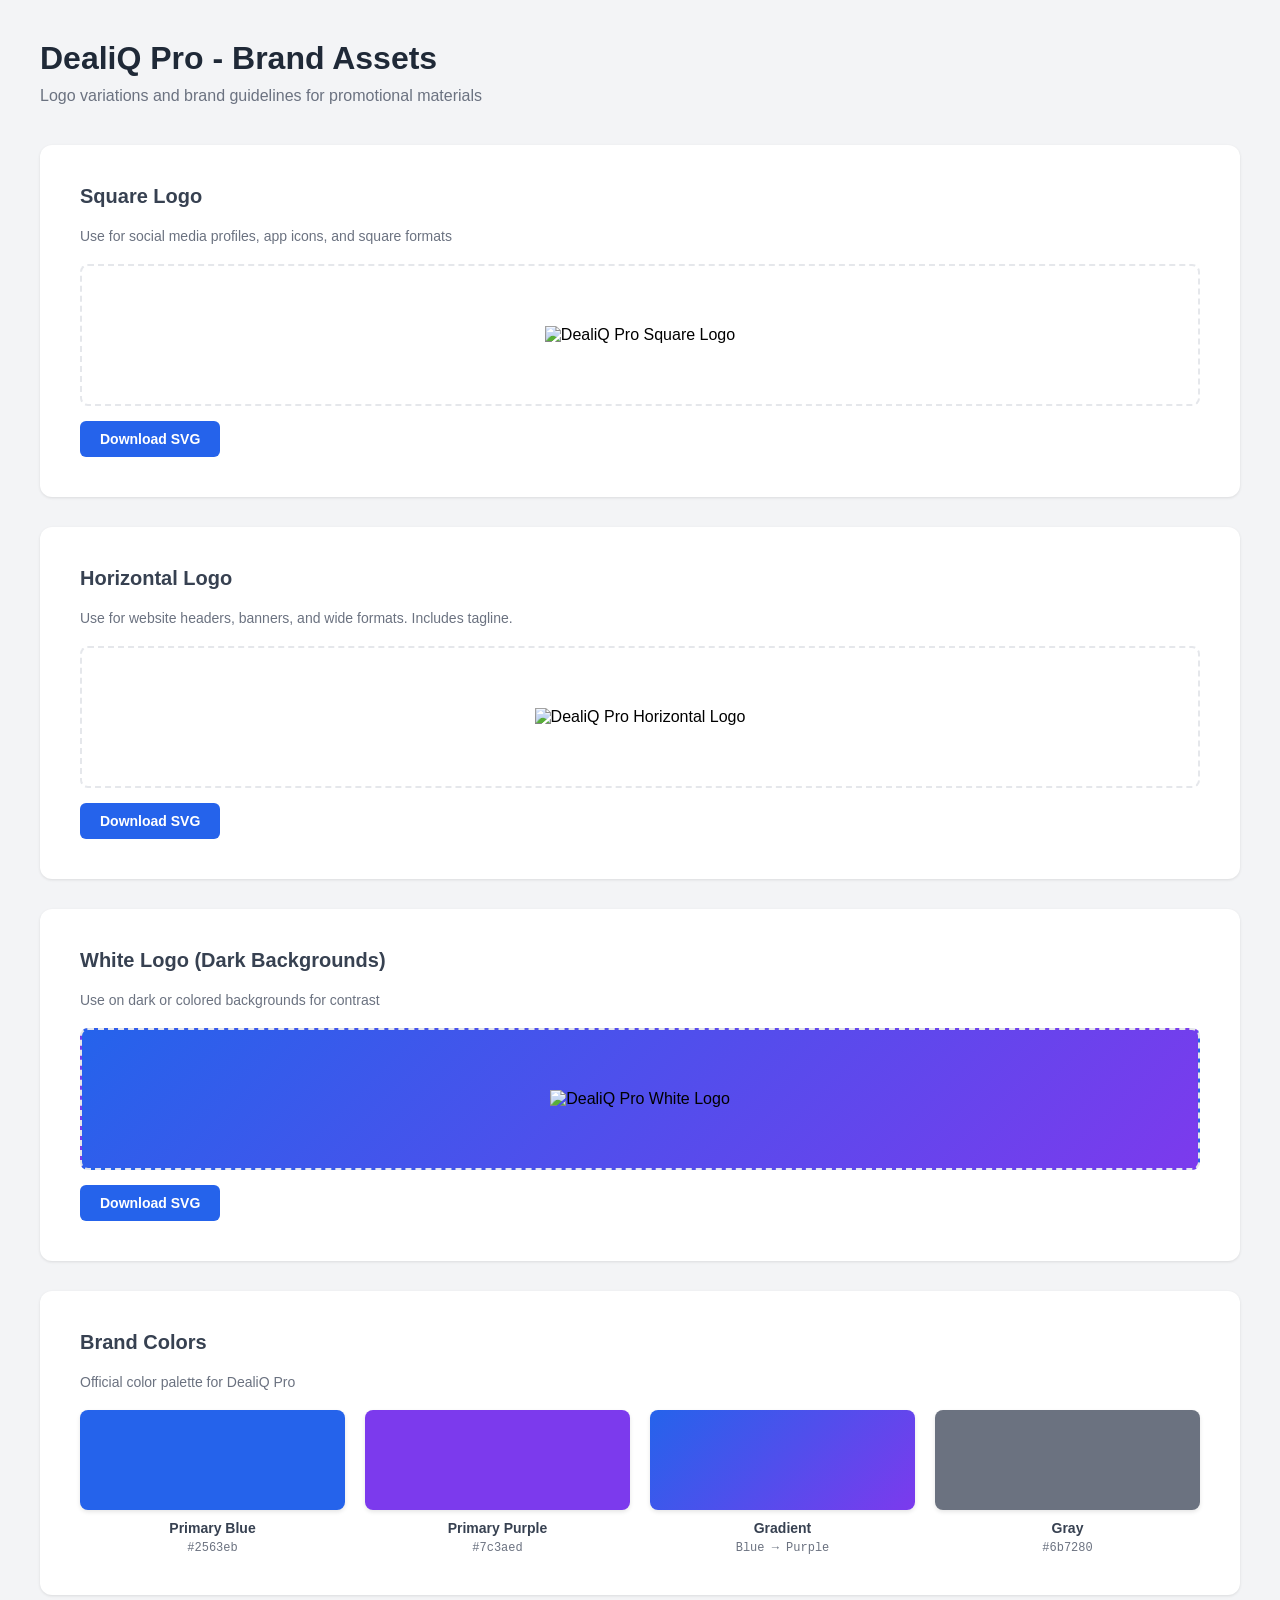
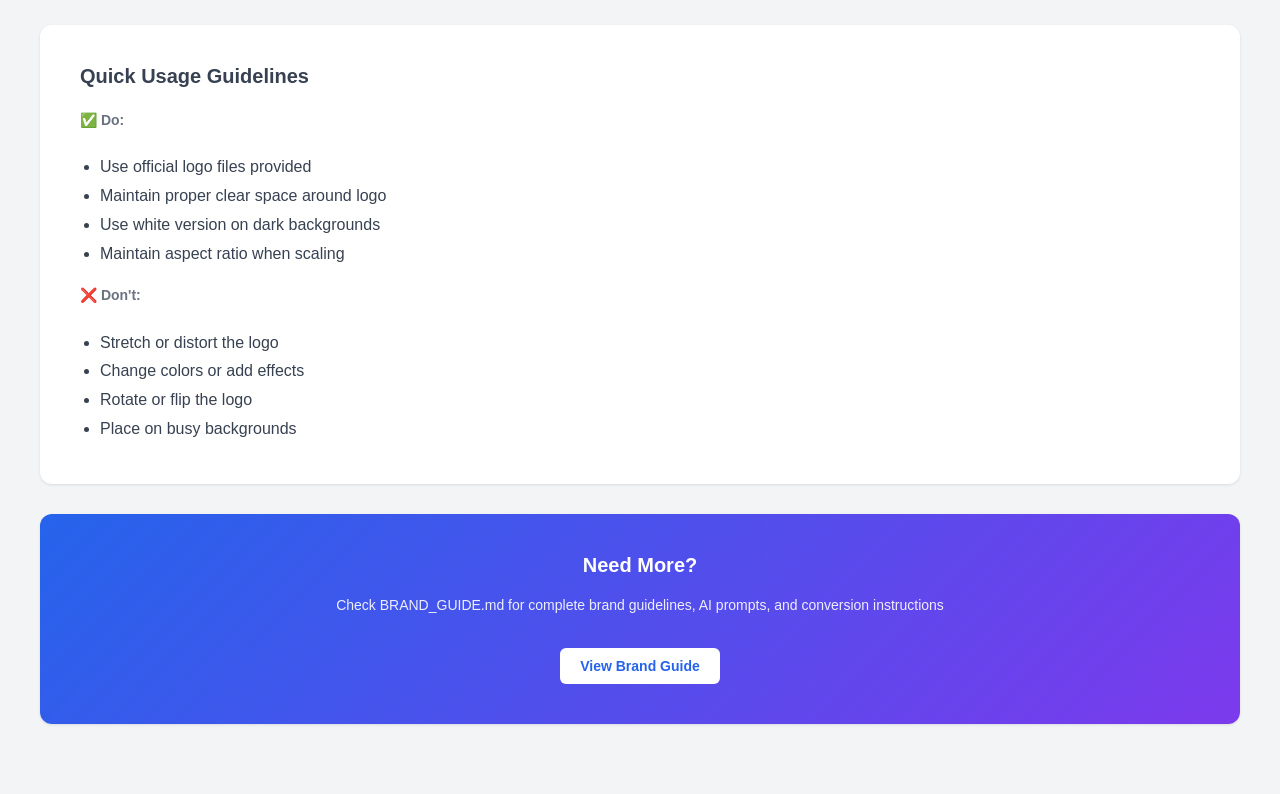
==== frontend/public/logo-preview.html @ fe642f2a "auto-commit for 70319d95-f8cb-4c46-bc18-ef154ea92fae" ====
<!DOCTYPE html>
<html lang="en">
<head>
    <meta charset="UTF-8">
    <meta name="viewport" content="width=device-width, initial-scale=1.0">
    <title>DealiQ - Logo Preview</title>
    <style>
        * {
            margin: 0;
            padding: 0;
            box-sizing: border-box;
        }
        
        body {
            font-family: Arial, sans-serif;
            padding: 40px;
            background: #f3f4f6;
        }
        
        .container {
            max-width: 1200px;
            margin: 0 auto;
        }
        
        h1 {
            color: #1f2937;
            margin-bottom: 10px;
        }
        
        .subtitle {
            color: #6b7280;
            margin-bottom: 40px;
        }
        
        .logo-section {
            background: white;
            padding: 40px;
            border-radius: 12px;
            margin-bottom: 30px;
            box-shadow: 0 1px 3px rgba(0,0,0,0.1);
        }
        
        .logo-section h2 {
            color: #374151;
            margin-bottom: 20px;
            font-size: 20px;
        }
        
        .logo-section p {
            color: #6b7280;
            margin-bottom: 20px;
            font-size: 14px;
        }
        
        .logo-display {
            display: flex;
            align-items: center;
            justify-content: center;
            padding: 60px;
            border: 2px dashed #e5e7eb;
            border-radius: 8px;
        }
        
        .dark-bg {
            background: linear-gradient(135deg, #2563eb 0%, #7c3aed 100%);
        }
        
        .logo-display img {
            max-width: 100%;
            height: auto;
        }
        
        .download-btn {
            display: inline-block;
            margin-top: 15px;
            padding: 10px 20px;
            background: #2563eb;
            color: white;
            text-decoration: none;
            border-radius: 6px;
            font-size: 14px;
            font-weight: 600;
            transition: background 0.3s;
        }
        
        .download-btn:hover {
            background: #1d4ed8;
        }
        
        .color-grid {
            display: grid;
            grid-template-columns: repeat(auto-fit, minmax(150px, 1fr));
            gap: 20px;
            margin-top: 20px;
        }
        
        .color-box {
            text-align: center;
        }
        
        .color-swatch {
            height: 100px;
            border-radius: 8px;
            margin-bottom: 10px;
            box-shadow: 0 2px 4px rgba(0,0,0,0.1);
        }
        
        .color-name {
            font-weight: 600;
            color: #374151;
            font-size: 14px;
            margin-bottom: 5px;
        }
        
        .color-code {
            font-family: monospace;
            color: #6b7280;
            font-size: 12px;
        }
    </style>
</head>
<body>
    <div class="container">
        <h1>DealiQ Pro - Brand Assets</h1>
        <p class="subtitle">Logo variations and brand guidelines for promotional materials</p>
        
        <!-- Square Logo -->
        <div class="logo-section">
            <h2>Square Logo</h2>
            <p>Use for social media profiles, app icons, and square formats</p>
            <div class="logo-display">
                <img src="/logo.svg" alt="DealiQ Pro Square Logo" style="max-width: 300px;">
            </div>
            <a href="/logo.svg" download class="download-btn">Download SVG</a>
        </div>
        
        <!-- Horizontal Logo -->
        <div class="logo-section">
            <h2>Horizontal Logo</h2>
            <p>Use for website headers, banners, and wide formats. Includes tagline.</p>
            <div class="logo-display">
                <img src="/logo-horizontal.svg" alt="DealiQ Pro Horizontal Logo">
            </div>
            <a href="/logo-horizontal.svg" download class="download-btn">Download SVG</a>
        </div>
        
        <!-- White Logo -->
        <div class="logo-section">
            <h2>White Logo (Dark Backgrounds)</h2>
            <p>Use on dark or colored backgrounds for contrast</p>
            <div class="logo-display dark-bg">
                <img src="/logo-white.svg" alt="DealiQ Pro White Logo">
            </div>
            <a href="/logo-white.svg" download class="download-btn">Download SVG</a>
        </div>
        
        <!-- Brand Colors -->
        <div class="logo-section">
            <h2>Brand Colors</h2>
            <p>Official color palette for DealiQ Pro</p>
            <div class="color-grid">
                <div class="color-box">
                    <div class="color-swatch" style="background: #2563eb;"></div>
                    <div class="color-name">Primary Blue</div>
                    <div class="color-code">#2563eb</div>
                </div>
                <div class="color-box">
                    <div class="color-swatch" style="background: #7c3aed;"></div>
                    <div class="color-name">Primary Purple</div>
                    <div class="color-code">#7c3aed</div>
                </div>
                <div class="color-box">
                    <div class="color-swatch" style="background: linear-gradient(135deg, #2563eb 0%, #7c3aed 100%);"></div>
                    <div class="color-name">Gradient</div>
                    <div class="color-code">Blue → Purple</div>
                </div>
                <div class="color-box">
                    <div class="color-swatch" style="background: #6b7280;"></div>
                    <div class="color-name">Gray</div>
                    <div class="color-code">#6b7280</div>
                </div>
            </div>
        </div>
        
        <!-- Usage Guidelines -->
        <div class="logo-section">
            <h2>Quick Usage Guidelines</h2>
            <div style="color: #374151; line-height: 1.8;">
                <p><strong>✅ Do:</strong></p>
                <ul style="margin-left: 20px; margin-bottom: 15px;">
                    <li>Use official logo files provided</li>
                    <li>Maintain proper clear space around logo</li>
                    <li>Use white version on dark backgrounds</li>
                    <li>Maintain aspect ratio when scaling</li>
                </ul>
                
                <p><strong>❌ Don't:</strong></p>
                <ul style="margin-left: 20px;">
                    <li>Stretch or distort the logo</li>
                    <li>Change colors or add effects</li>
                    <li>Rotate or flip the logo</li>
                    <li>Place on busy backgrounds</li>
                </ul>
            </div>
        </div>
        
        <!-- Download All -->
        <div class="logo-section" style="text-align: center; background: linear-gradient(135deg, #2563eb 0%, #7c3aed 100%); color: white;">
            <h2 style="color: white;">Need More?</h2>
            <p style="color: rgba(255,255,255,0.9);">Check BRAND_GUIDE.md for complete brand guidelines, AI prompts, and conversion instructions</p>
            <a href="/BRAND_GUIDE.md" target="_blank" style="background: white; color: #2563eb;" class="download-btn">View Brand Guide</a>
        </div>
    </div>
</body>
</html>
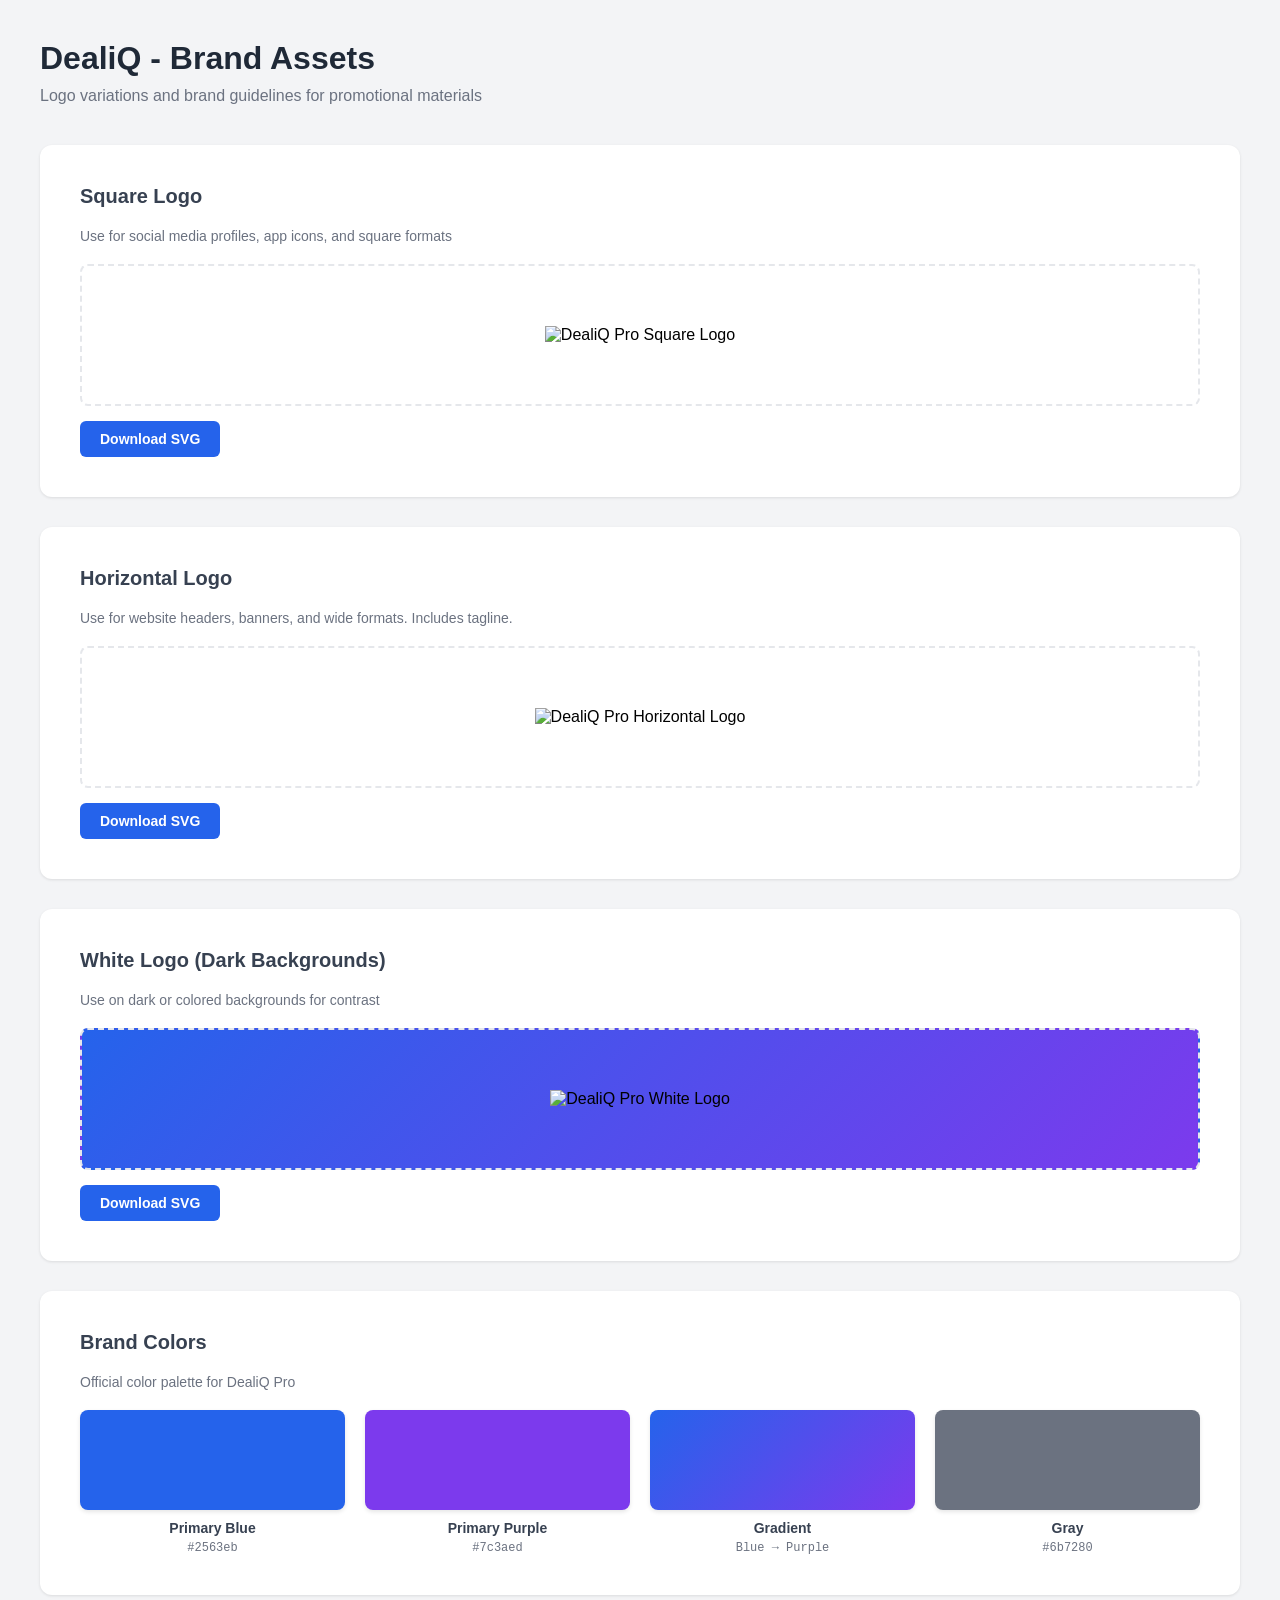
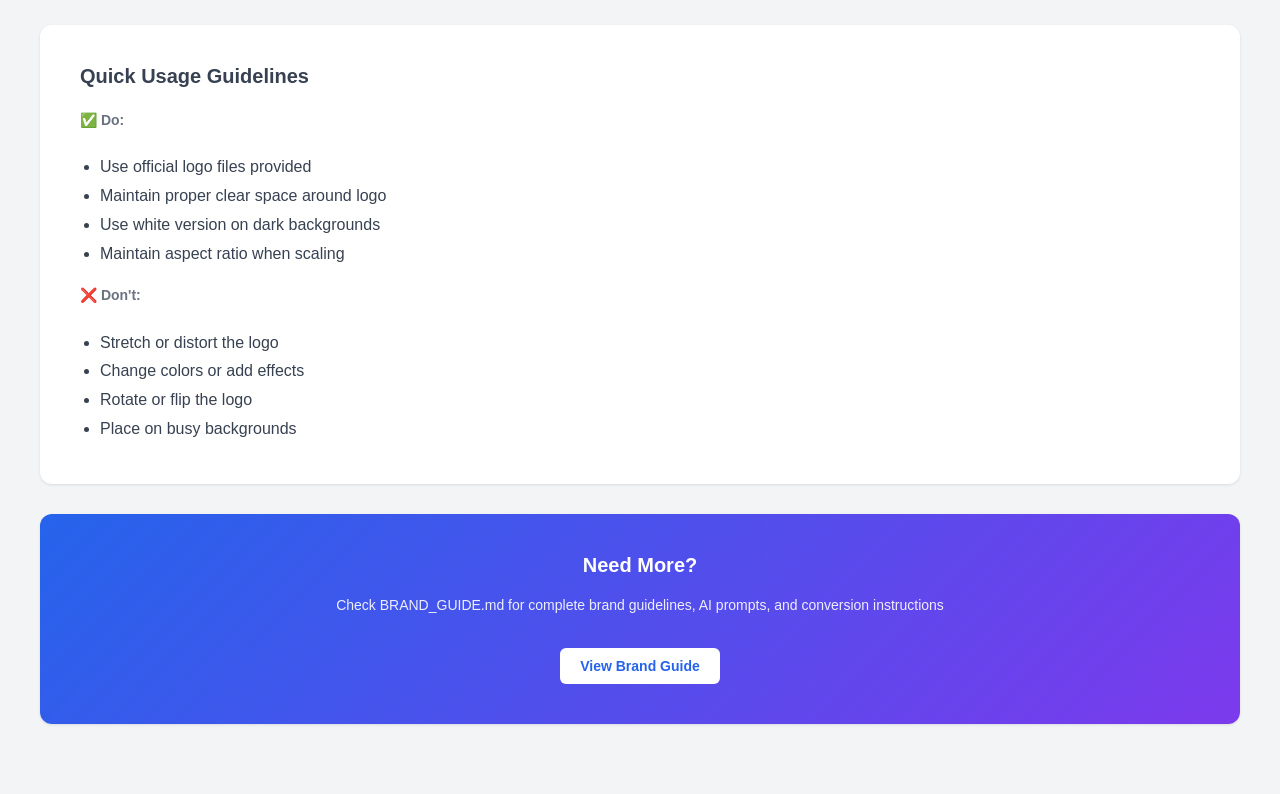
==== commit 6b75a4e4: "auto-commit for 93830390-f1e7-4c8b-bc7c-623c97eb3602" ====
--- a/frontend/public/logo-preview.html
+++ b/frontend/public/logo-preview.html
@@ -121,7 +121,7 @@
 </head>
 <body>
     <div class="container">
-        <h1>DealiQ Pro - Brand Assets</h1>
+        <h1>DealiQ - Brand Assets</h1>
         <p class="subtitle">Logo variations and brand guidelines for promotional materials</p>
         
         <!-- Square Logo -->
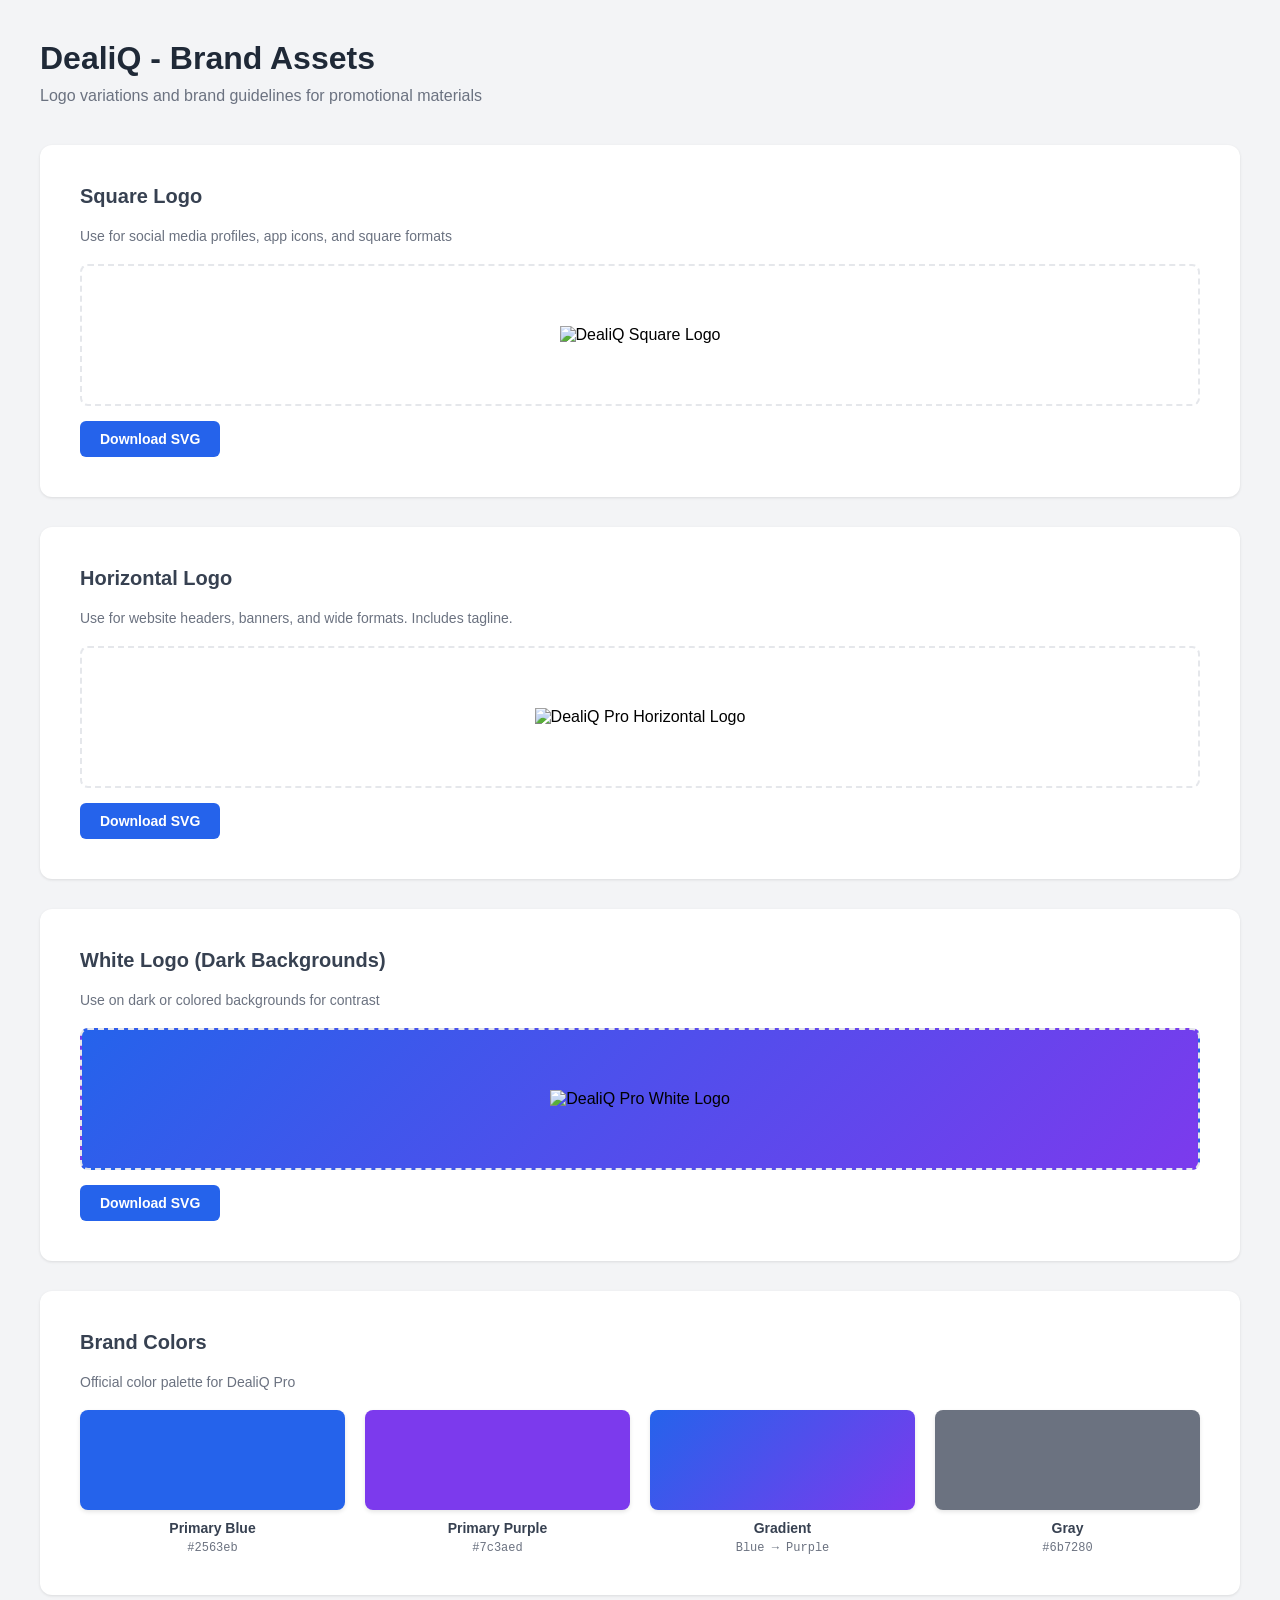
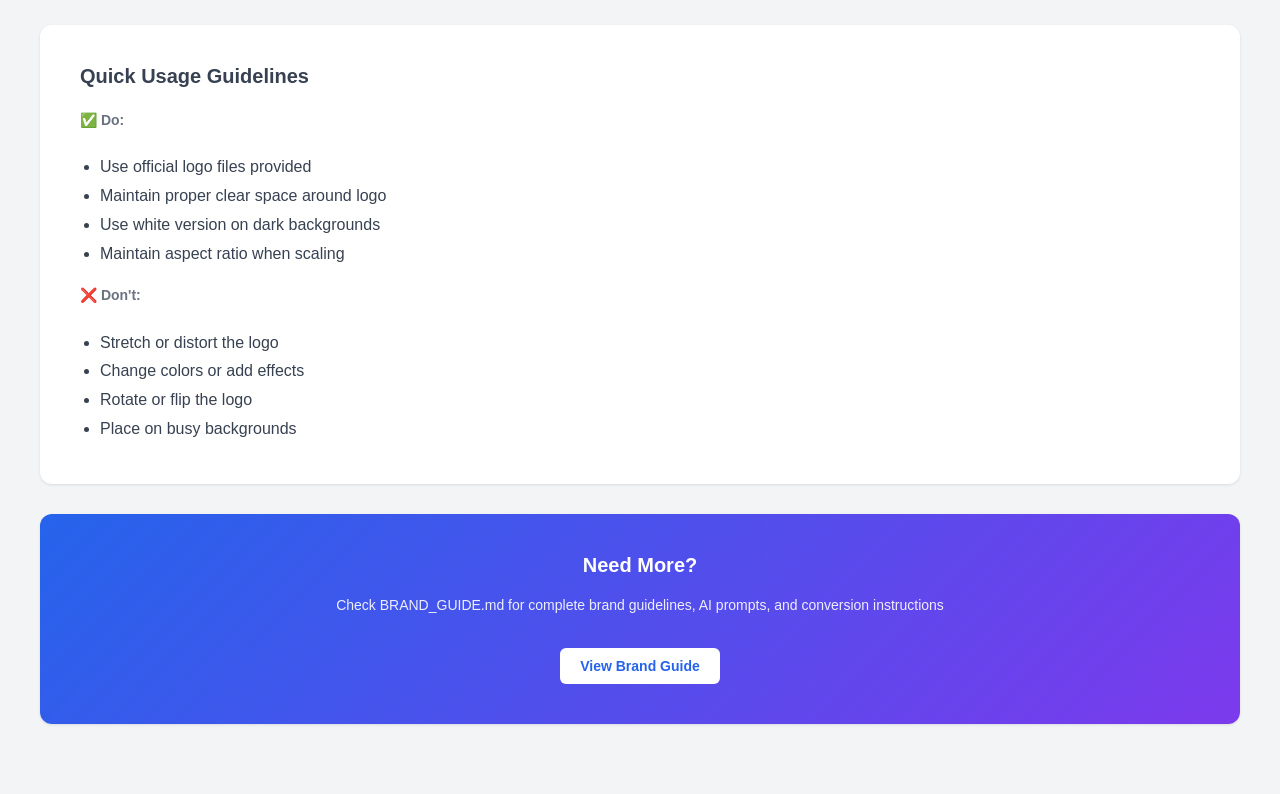
==== commit 5a4ccf03: "auto-commit for 93c0c7d4-df00-4a87-89d2-6470ac5d1e73" ====
--- a/frontend/public/logo-preview.html
+++ b/frontend/public/logo-preview.html
@@ -129,7 +129,7 @@
             <h2>Square Logo</h2>
             <p>Use for social media profiles, app icons, and square formats</p>
             <div class="logo-display">
-                <img src="/logo.svg" alt="DealiQ Pro Square Logo" style="max-width: 300px;">
+                <img src="/logo.svg" alt="DealiQ Square Logo" style="max-width: 300px;">
             </div>
             <a href="/logo.svg" download class="download-btn">Download SVG</a>
         </div>
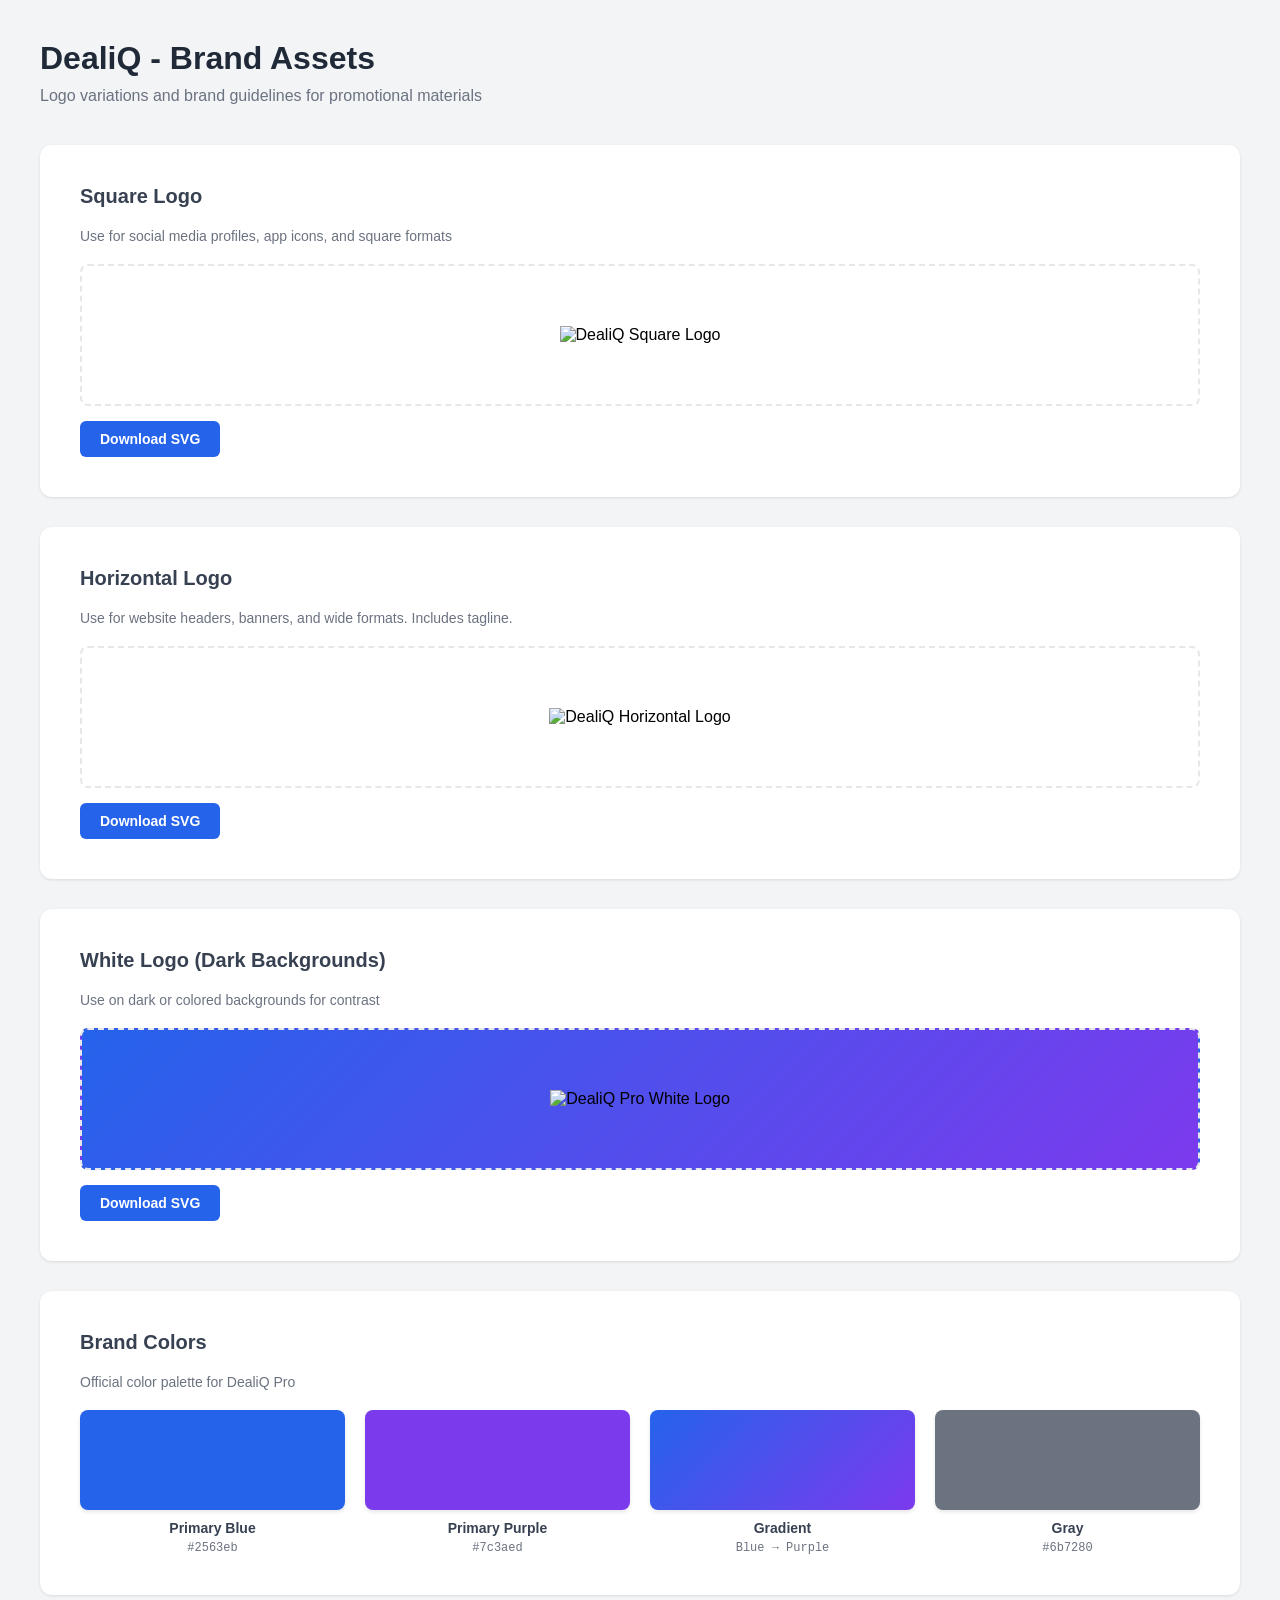
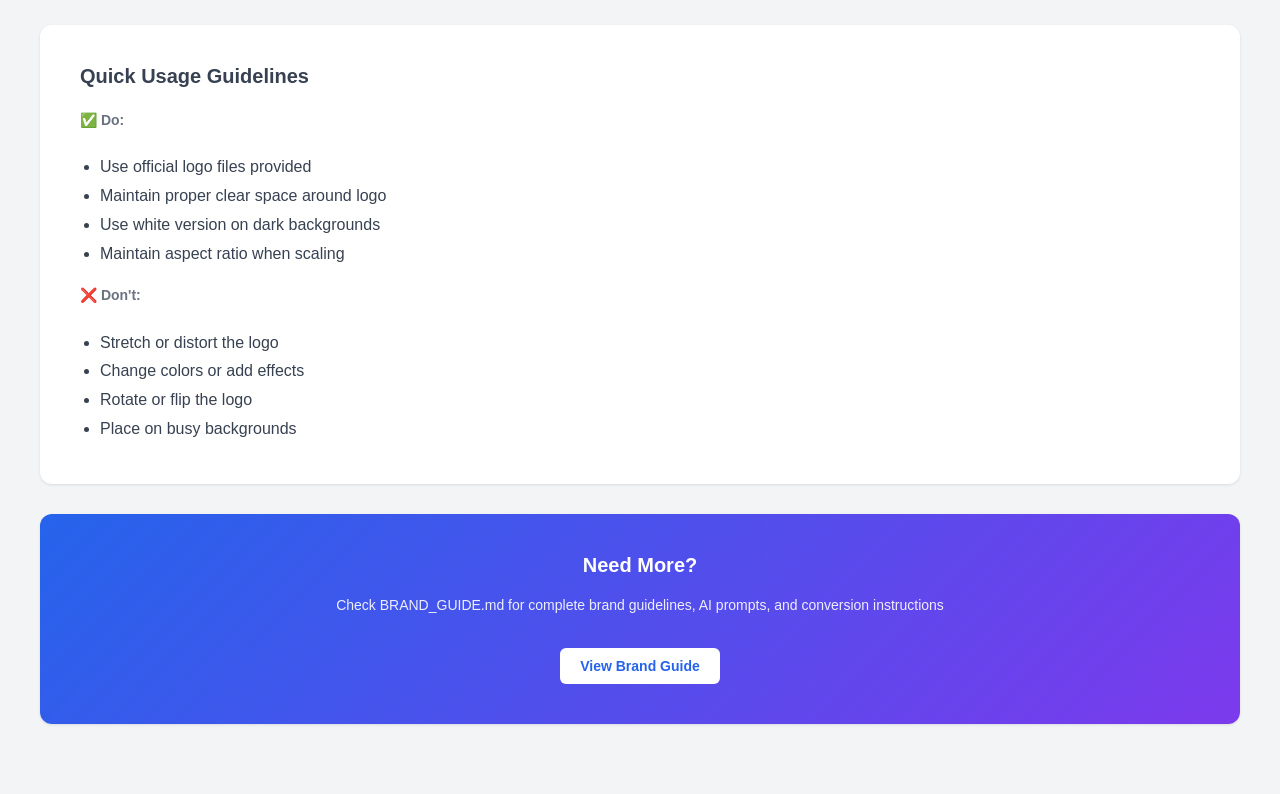
==== commit 87f951ed: "auto-commit for a32a3a74-7a7f-40b2-baf6-c0ee1decbeb3" ====
--- a/frontend/public/logo-preview.html
+++ b/frontend/public/logo-preview.html
@@ -139,7 +139,7 @@
             <h2>Horizontal Logo</h2>
             <p>Use for website headers, banners, and wide formats. Includes tagline.</p>
             <div class="logo-display">
-                <img src="/logo-horizontal.svg" alt="DealiQ Pro Horizontal Logo">
+                <img src="/logo-horizontal.svg" alt="DealiQ Horizontal Logo">
             </div>
             <a href="/logo-horizontal.svg" download class="download-btn">Download SVG</a>
         </div>
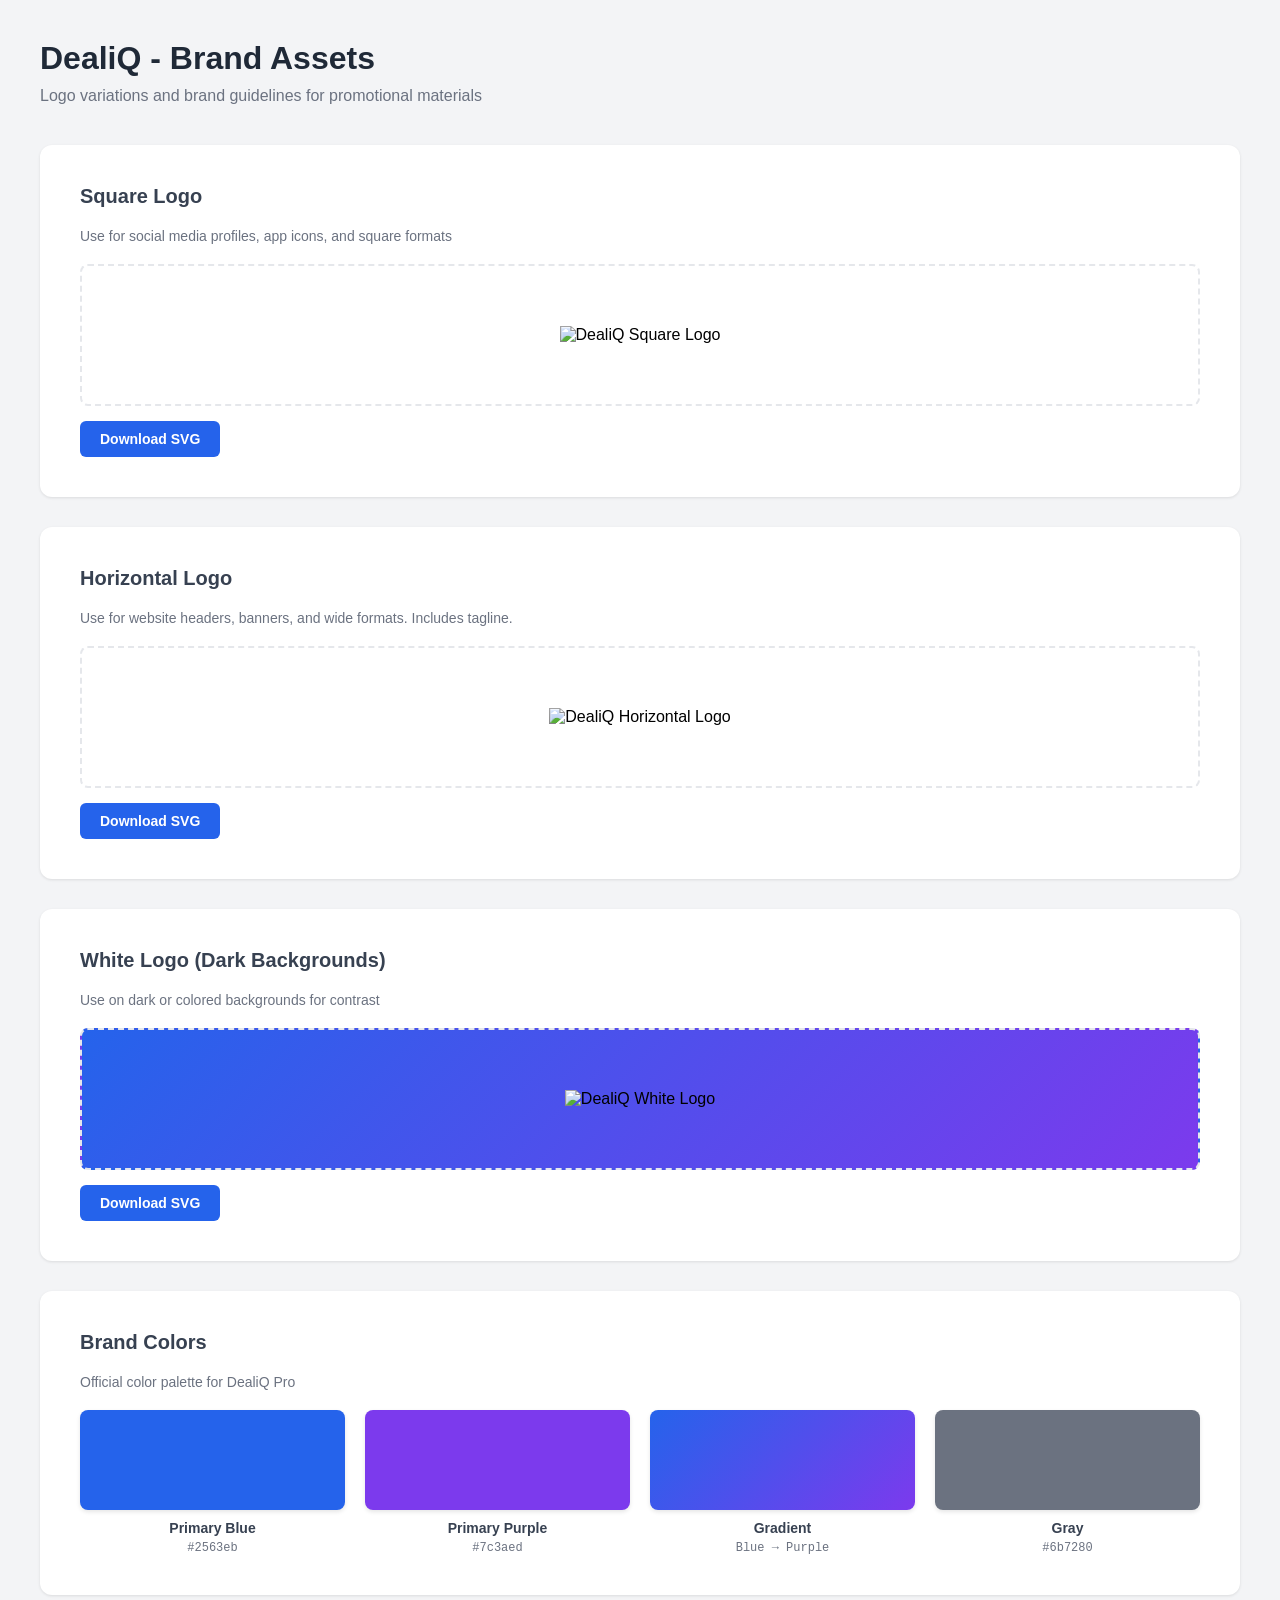
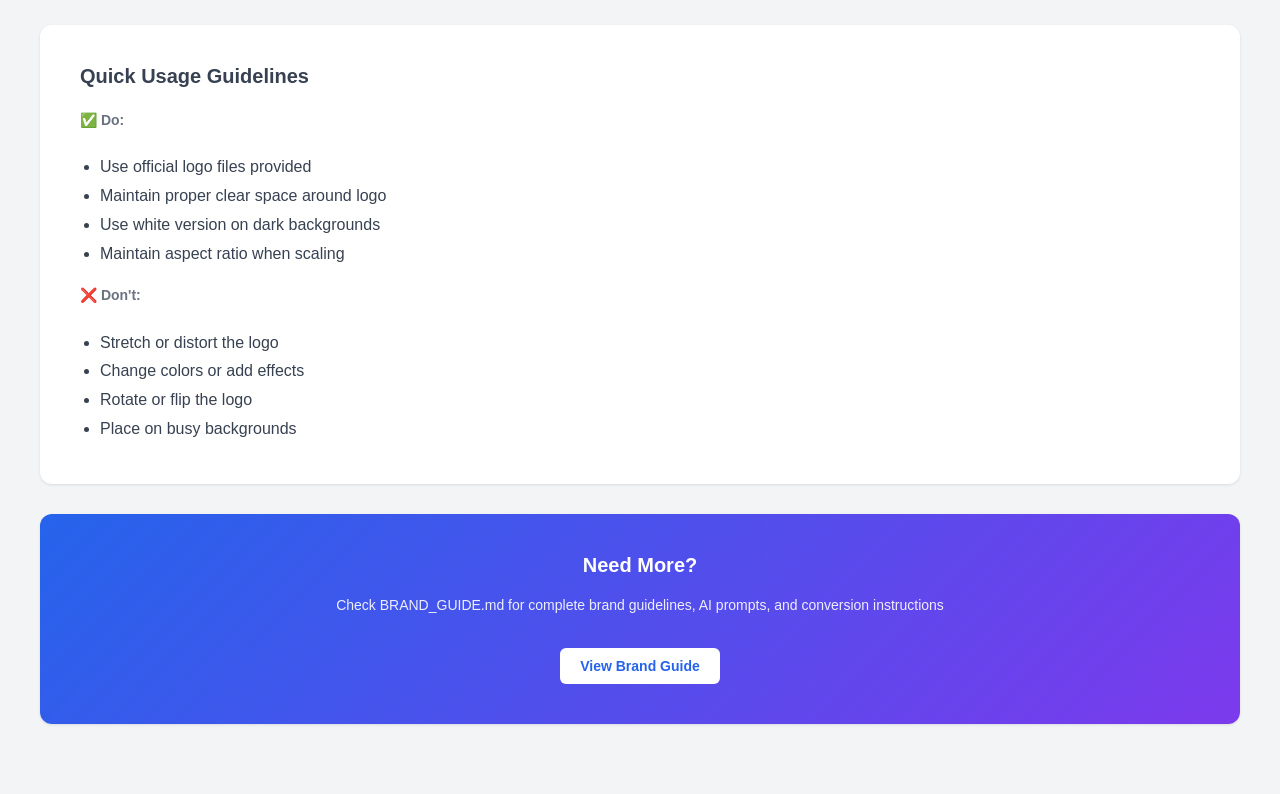
==== commit 1c14fd27: "auto-commit for dbe00066-35ff-4df1-b794-a4d930397fd1" ====
--- a/frontend/public/logo-preview.html
+++ b/frontend/public/logo-preview.html
@@ -149,7 +149,7 @@
             <h2>White Logo (Dark Backgrounds)</h2>
             <p>Use on dark or colored backgrounds for contrast</p>
             <div class="logo-display dark-bg">
-                <img src="/logo-white.svg" alt="DealiQ Pro White Logo">
+                <img src="/logo-white.svg" alt="DealiQ White Logo">
             </div>
             <a href="/logo-white.svg" download class="download-btn">Download SVG</a>
         </div>
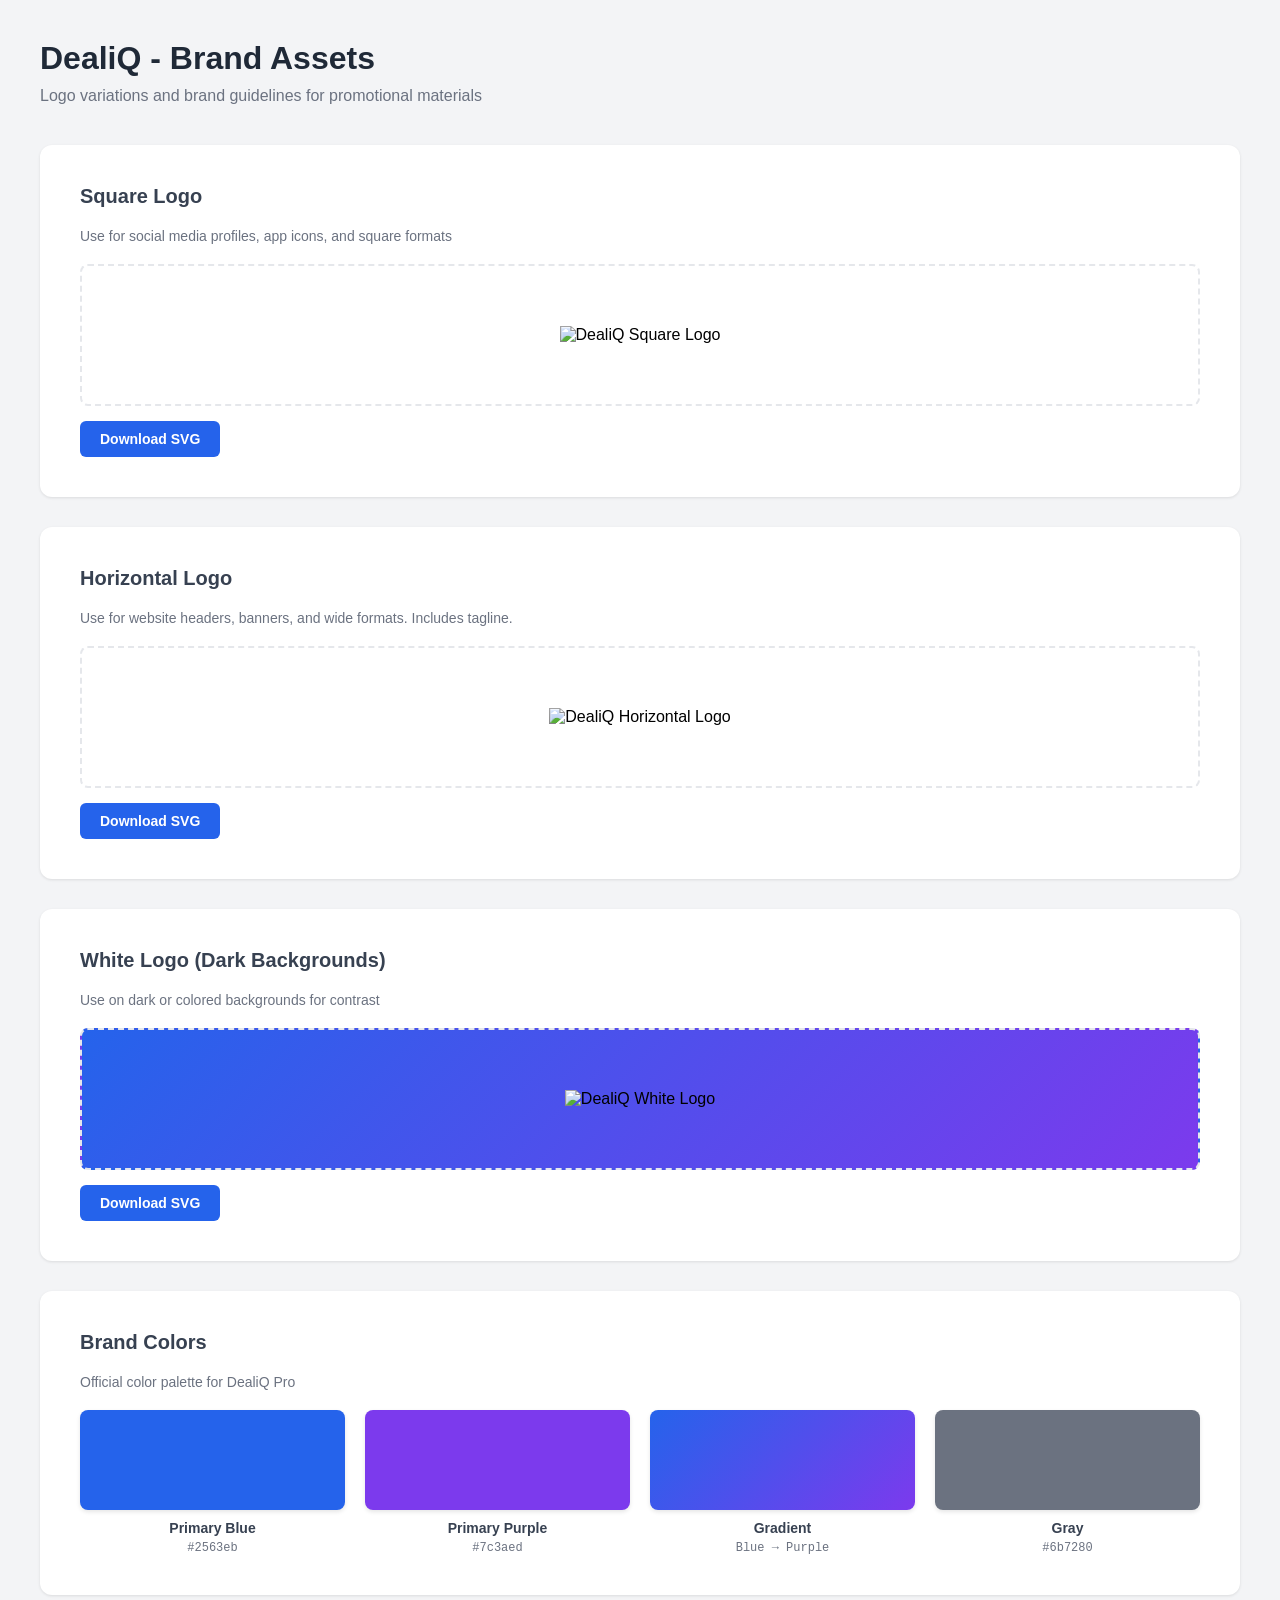
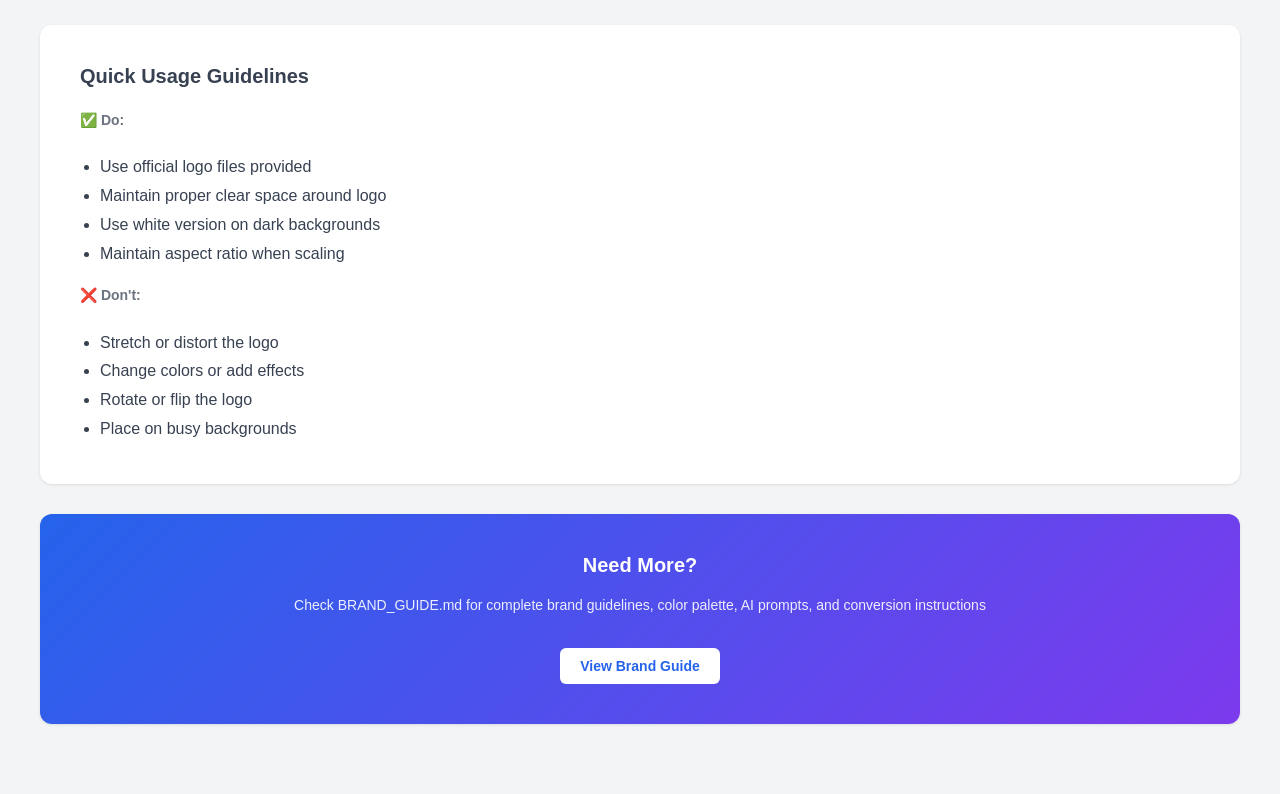
==== commit 6c92f3d3: "auto-commit for 3f8a1b76-bf8d-46be-87eb-4dca59b02831" ====
--- a/frontend/public/logo-preview.html
+++ b/frontend/public/logo-preview.html
@@ -207,7 +207,7 @@
         <!-- Download All -->
         <div class="logo-section" style="text-align: center; background: linear-gradient(135deg, #2563eb 0%, #7c3aed 100%); color: white;">
             <h2 style="color: white;">Need More?</h2>
-            <p style="color: rgba(255,255,255,0.9);">Check BRAND_GUIDE.md for complete brand guidelines, AI prompts, and conversion instructions</p>
+            <p style="color: rgba(255,255,255,0.9);">Check BRAND_GUIDE.md for complete brand guidelines, color palette, AI prompts, and conversion instructions</p>
             <a href="/BRAND_GUIDE.md" target="_blank" style="background: white; color: #2563eb;" class="download-btn">View Brand Guide</a>
         </div>
     </div>
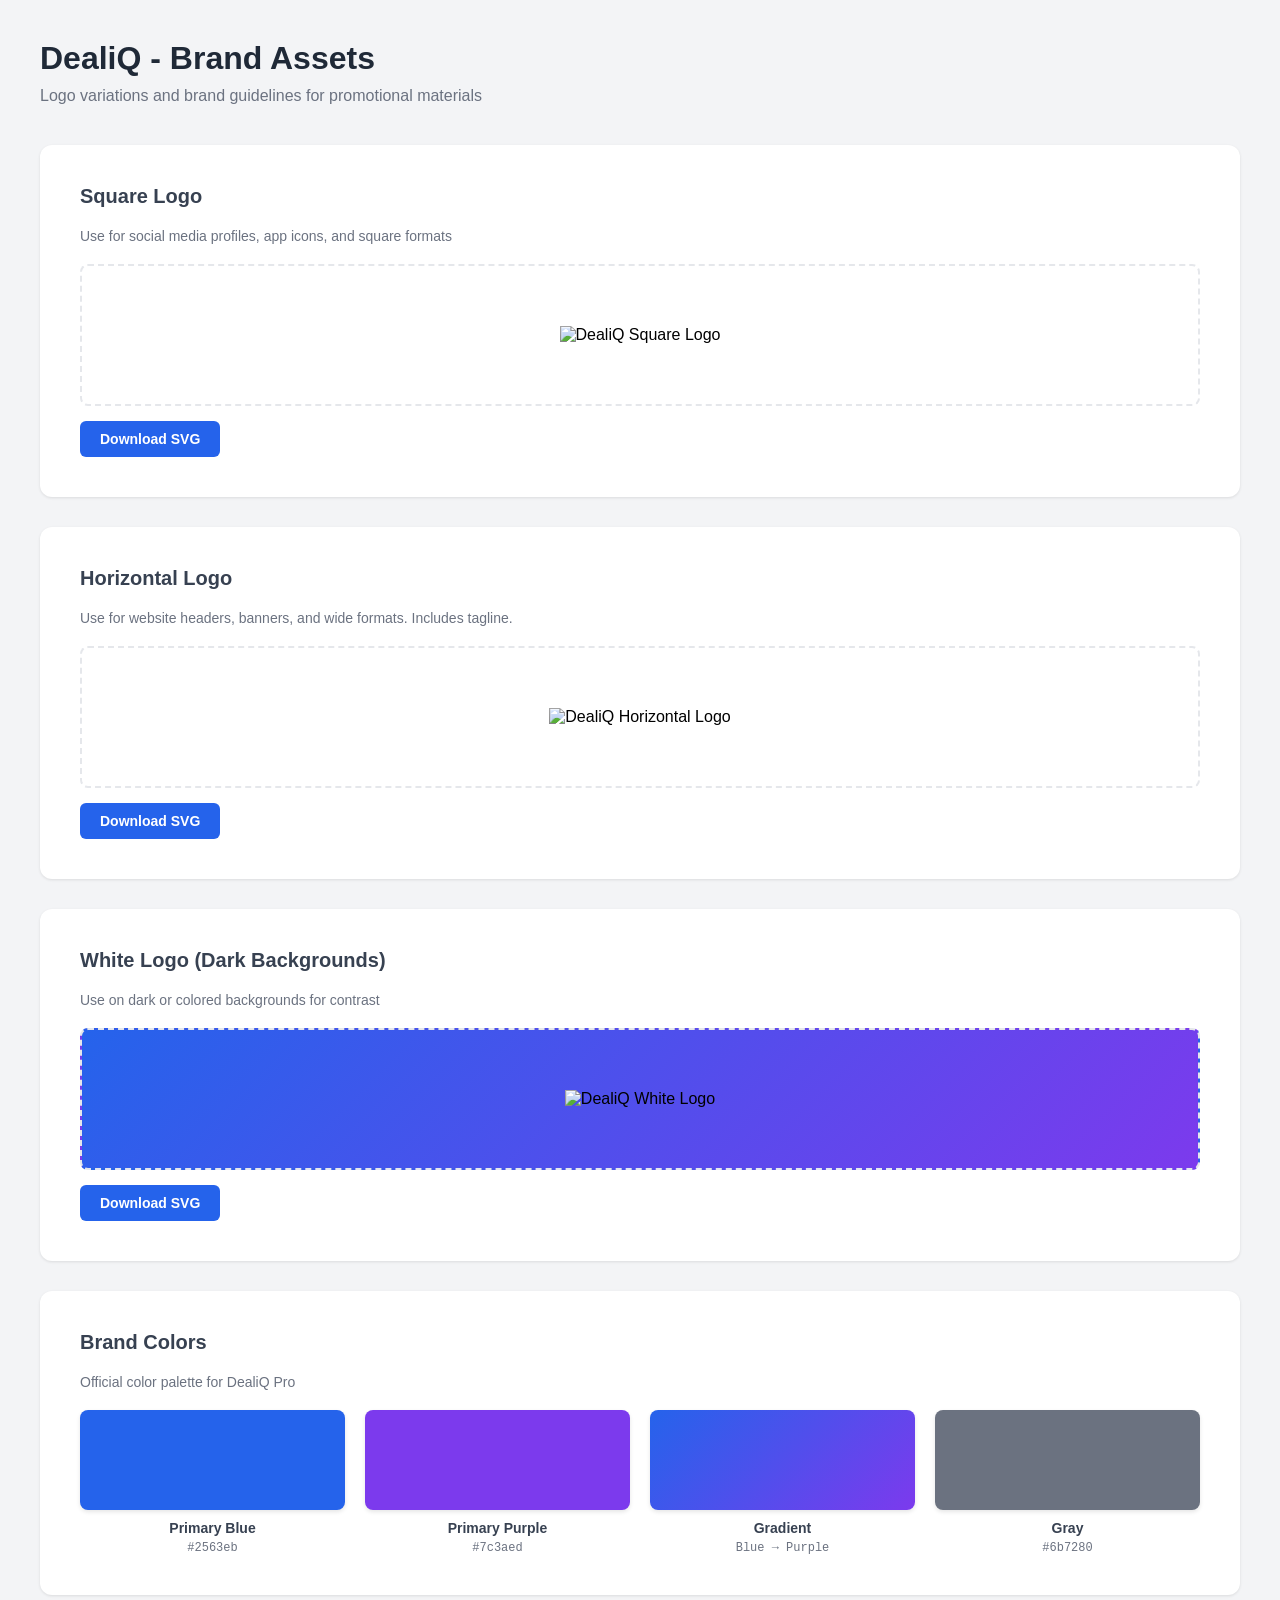
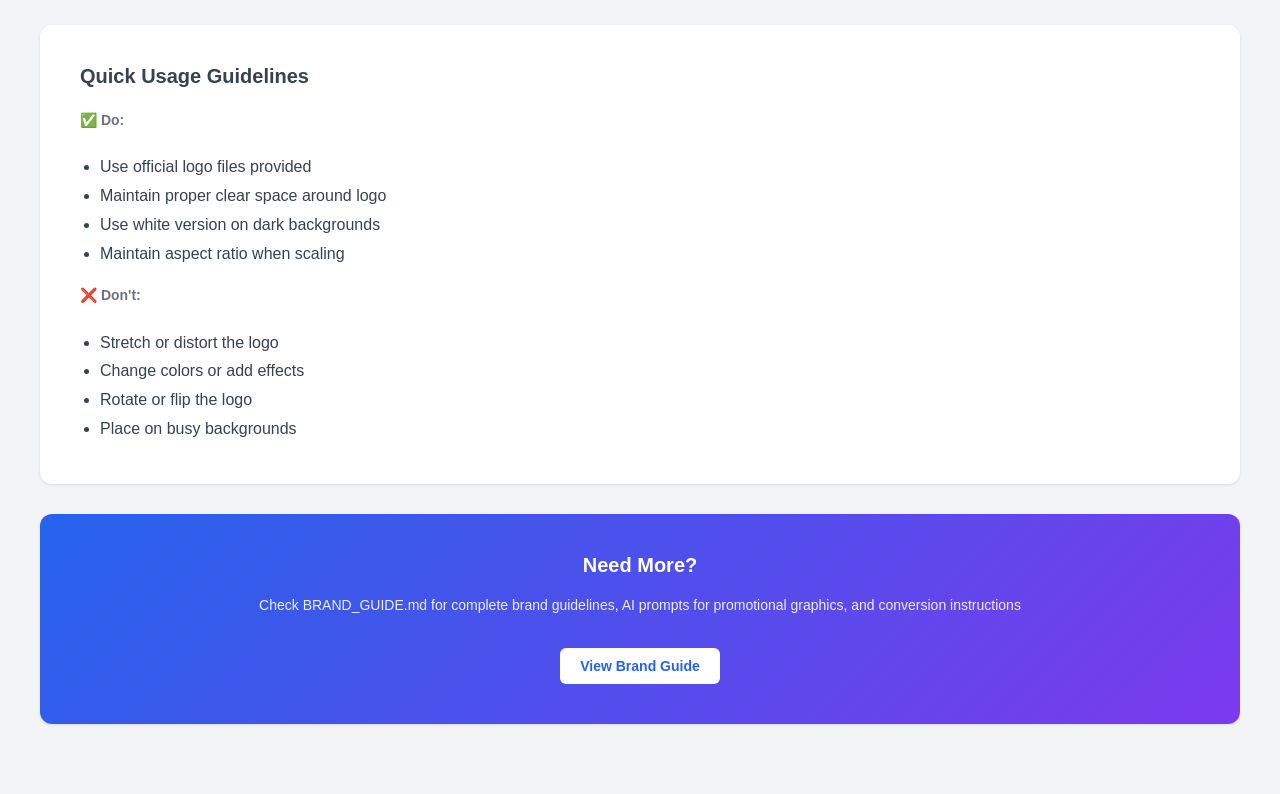
==== commit b65010ac: "auto-commit for b47f6678-e79b-46e1-89e6-f78e92f8e4dd" ====
--- a/frontend/public/logo-preview.html
+++ b/frontend/public/logo-preview.html
@@ -207,7 +207,7 @@
         <!-- Download All -->
         <div class="logo-section" style="text-align: center; background: linear-gradient(135deg, #2563eb 0%, #7c3aed 100%); color: white;">
             <h2 style="color: white;">Need More?</h2>
-            <p style="color: rgba(255,255,255,0.9);">Check BRAND_GUIDE.md for complete brand guidelines, color palette, AI prompts, and conversion instructions</p>
+            <p style="color: rgba(255,255,255,0.9);">Check BRAND_GUIDE.md for complete brand guidelines, AI prompts for promotional graphics, and conversion instructions</p>
             <a href="/BRAND_GUIDE.md" target="_blank" style="background: white; color: #2563eb;" class="download-btn">View Brand Guide</a>
         </div>
     </div>
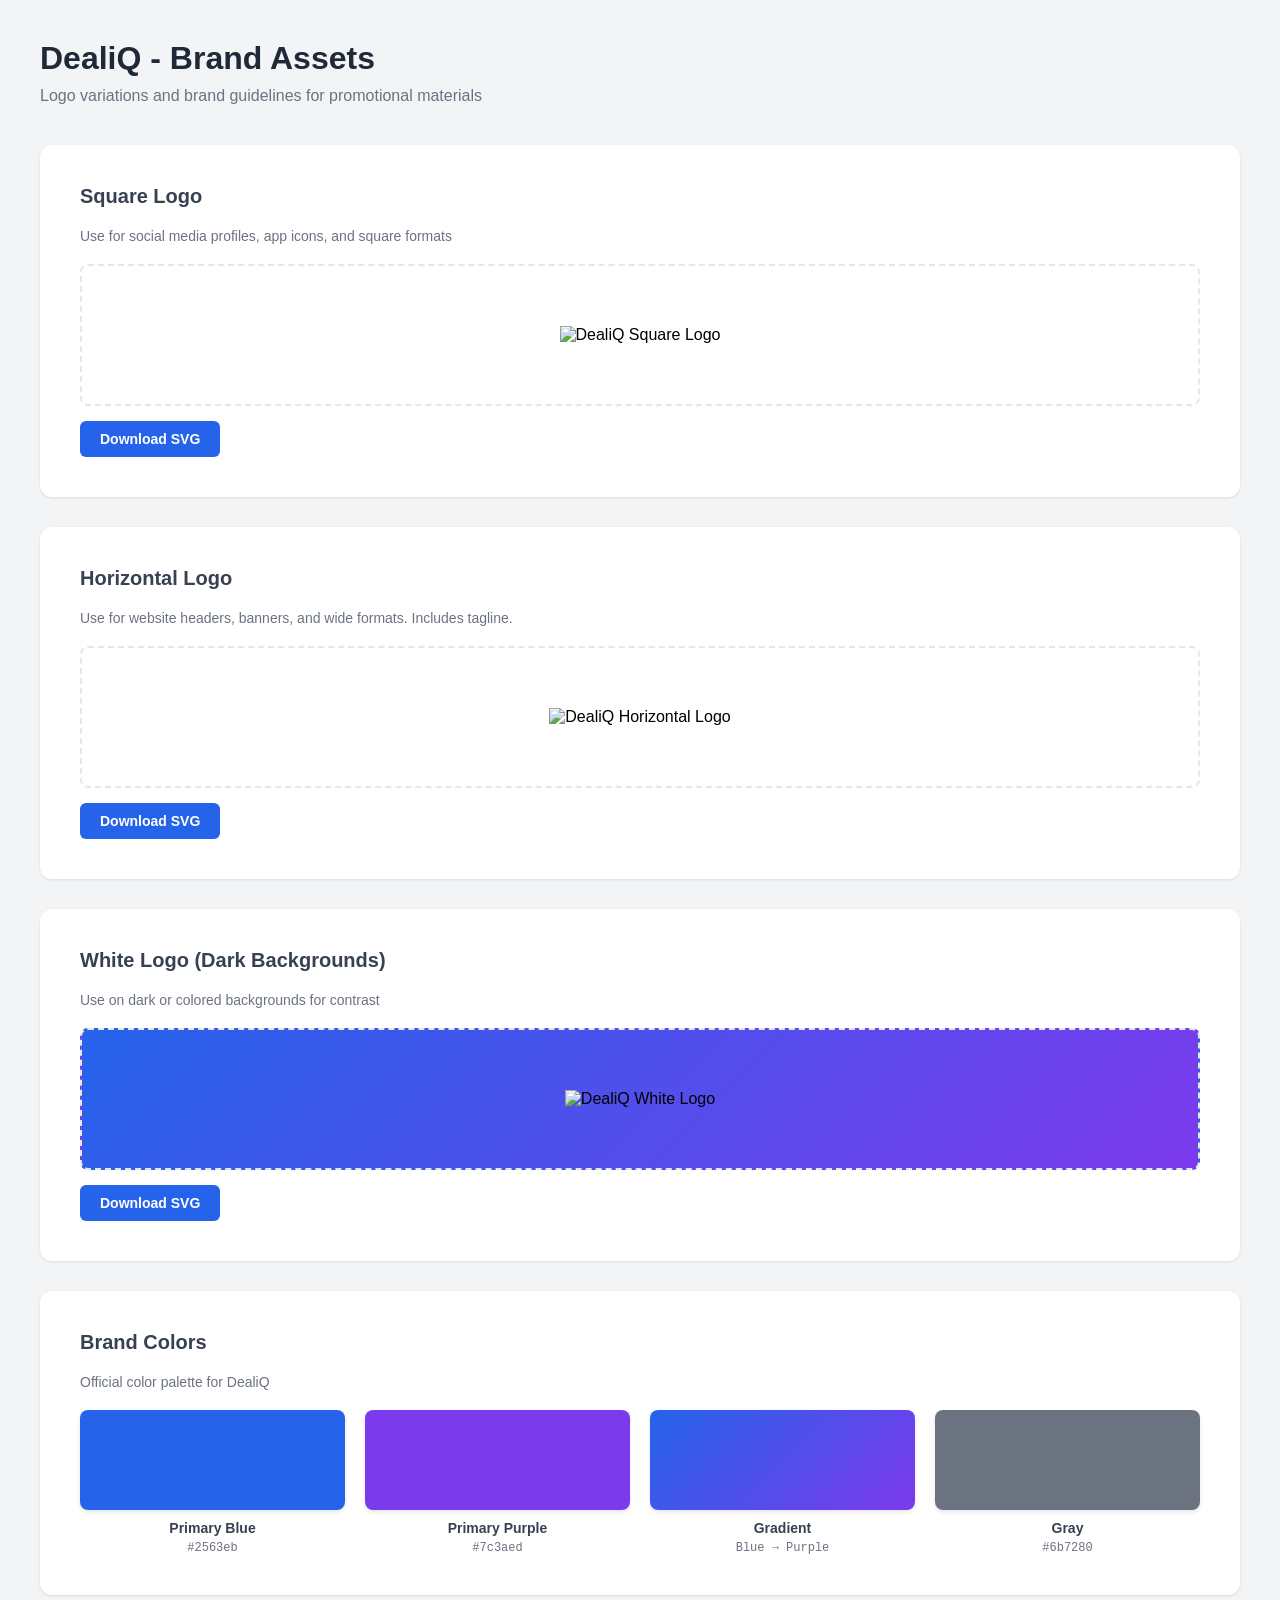
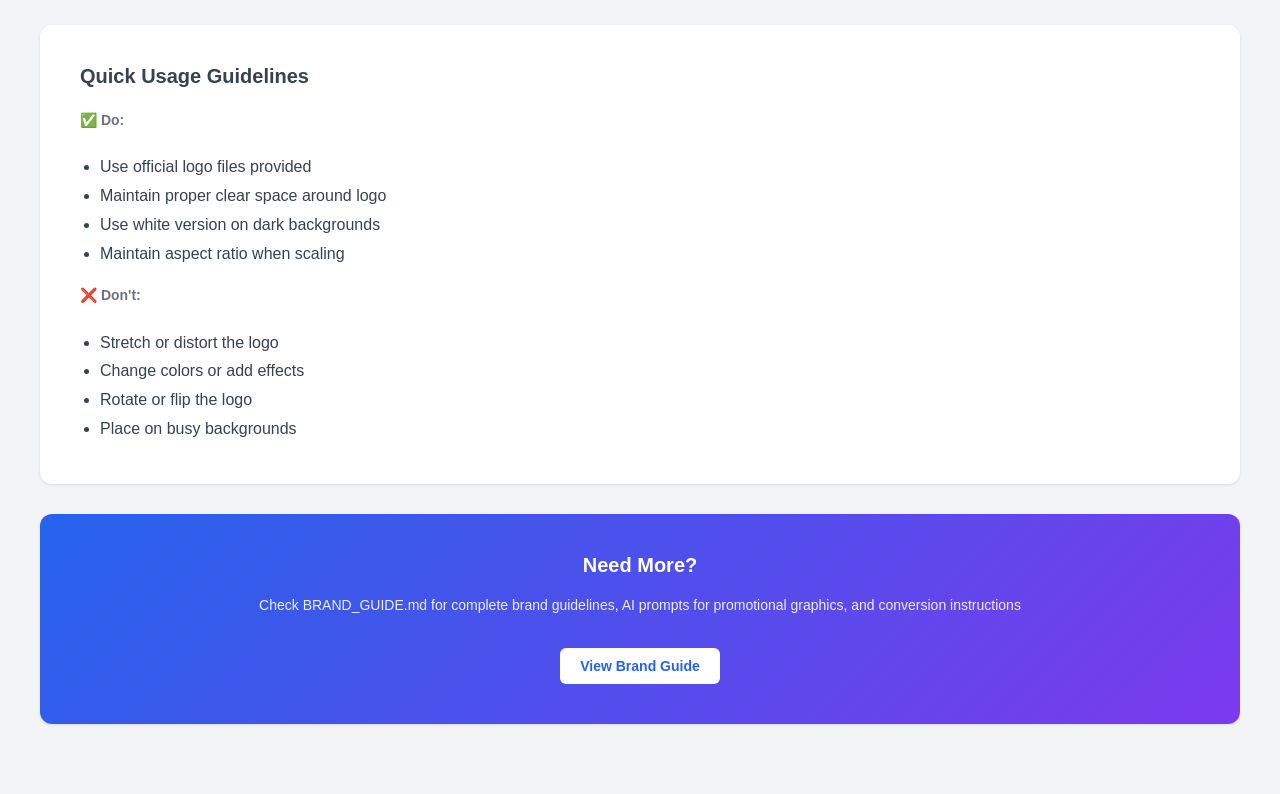
==== commit 8ef7fb75: "auto-commit for d44888ee-aea3-4b98-94cc-0a8d46d6613a" ====
--- a/frontend/public/logo-preview.html
+++ b/frontend/public/logo-preview.html
@@ -157,7 +157,7 @@
         <!-- Brand Colors -->
         <div class="logo-section">
             <h2>Brand Colors</h2>
-            <p>Official color palette for DealiQ Pro</p>
+            <p>Official color palette for DealiQ</p>
             <div class="color-grid">
                 <div class="color-box">
                     <div class="color-swatch" style="background: #2563eb;"></div>
